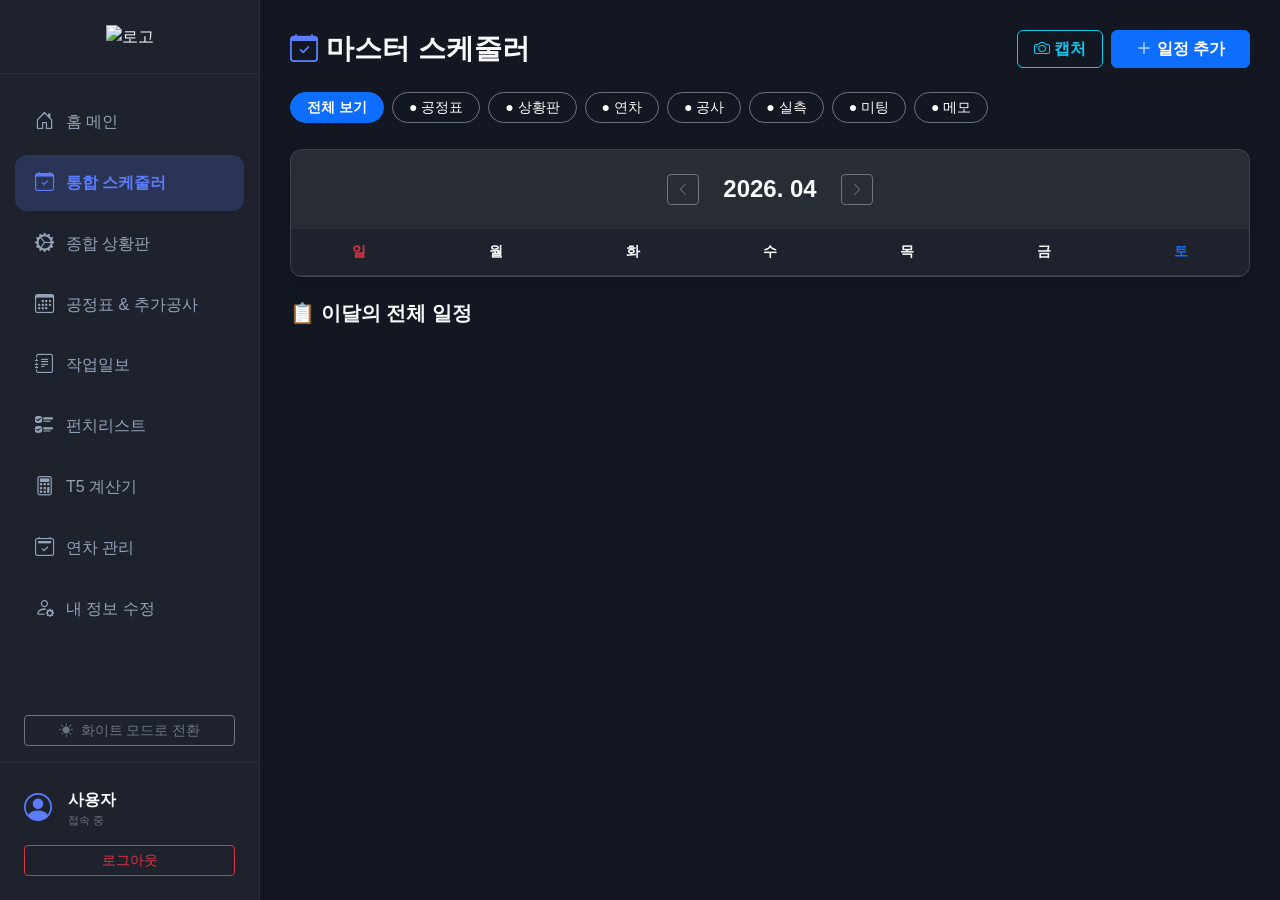
==== calendar.html @ 1de0052c "Update and rename calendar_test.html to calendar.html" ====
<!DOCTYPE html>
<html lang="ko">
<head>
    <meta charset="UTF-8">
    <meta name="viewport" content="width=device-width, initial-scale=1.0, maximum-scale=1.0, user-scalable=no">
    
    <meta property="og:type" content="website">
    <meta property="og:title" content="김목수이야기 - 마스터 스케줄러">
    <meta property="og:description" content="전체 현장 일정을 한눈에 확인하세요.">
    <meta property="og:image" content="https://idong2300.github.io/kimmoksu/og-image.png">
    <meta property="og:locale" content="ko_KR">

    <title>김목수이야기 - 통합 스케줄러 (V27)</title>
    
    <link href="https://cdn.jsdelivr.net/npm/bootstrap@5.3.2/dist/css/bootstrap.min.css" rel="stylesheet">
    <link rel="stylesheet" href="https://cdn.jsdelivr.net/npm/bootstrap-icons@1.11.1/font/bootstrap-icons.css">
    
    <script src="https://cdnjs.cloudflare.com/ajax/libs/html2canvas/1.4.1/html2canvas.min.js"></script>
    <script src="https://www.gstatic.com/firebasejs/9.15.0/firebase-app-compat.js"></script>
    <script src="https://www.gstatic.com/firebasejs/9.15.0/firebase-firestore-compat.js"></script>
    <script src="https://www.gstatic.com/firebasejs/9.15.0/firebase-auth-compat.js"></script>
    <script src="firebase-config.js"></script>

    <style>
        :root { --bg-deep: #131722; --sidebar-bg: #1e222d; --card-bg: #2a2e39; --primary-accent: #5c7cfa; }
        body { background-color: var(--bg-deep); color: #f8fafc; font-family: 'Pretendard', sans-serif; margin: 0; overflow: hidden; transition: background-color 0.3s, color 0.3s; }
        
        .app-wrapper { display: flex; height: 100vh; height: 100dvh; width: 100vw; }
        .sidebar { width: 260px; height: 100dvh; background-color: var(--sidebar-bg); border-right: 1px solid rgba(255,255,255,0.05); display: flex; flex-direction: column; z-index: 1050; flex-shrink: 0; transition: transform 0.3s cubic-bezier(0.4, 0, 0.2, 1); }
        .main-container { flex: 1; overflow-y: auto; background-color: var(--bg-deep); padding: 30px; transition: background-color 0.3s; }
        
        .content-width { max-width: 1400px; margin: 0 auto; width: 100%; }
        
        .t5-card { background: var(--card-bg); border-radius: 16px; padding: 20px; box-shadow: 0 4px 15px rgba(0,0,0,0.2); margin-bottom: 20px; }
        .input-dark { background: #1e222d !important; border: 1px solid rgba(255,255,255,0.1) !important; color: white !important; font-size: 0.95rem !important; }

        .cal-border-wrap { border: 1px solid rgba(255,255,255,0.1); border-radius: 12px; overflow: hidden; }
        .cal-header { display: grid; grid-template-columns: repeat(7, 1fr); text-align: center; font-weight: bold; background: #1e222d; border-bottom: 1px solid rgba(255,255,255,0.1); padding: 12px 0; font-size: 0.9rem; }
        .cal-grid { display: grid; grid-template-columns: repeat(7, 1fr); background: rgba(255,255,255,0.1); gap: 1px; } 
        .cal-day { background: #1e222d; min-height: 140px; padding: 6px 0; cursor: pointer; transition: 0.2s; position: relative; display: flex; flex-direction: column; gap: 2px; }
        .cal-day:hover, .cal-day.selected { background: rgba(92, 124, 250, 0.1); }
        .cal-date-num { font-size: 0.85rem; font-weight: bold; margin-bottom: 6px; padding-left: 8px; }
        
        .event-badge { font-size: 0.75rem; padding: 3px 6px; color: white; white-space: nowrap; overflow: hidden; text-overflow: clip; text-align: left; line-height: 1.2; margin-bottom: 1px; height: 24px; width: 100%; border-radius: 0; display: flex; align-items: center; }
        .event-start { border-top-left-radius: 4px; border-bottom-left-radius: 4px; margin-left: 4px; width: calc(100% - 4px); }
        .event-end { border-top-right-radius: 4px; border-bottom-right-radius: 4px; margin-right: 4px; width: calc(100% - 4px); }
        .event-single { border-radius: 4px; margin: 0 4px; width: calc(100% - 8px); }
        
        .cal-inline-check { margin-right: 5px; cursor: pointer; transform: scale(1.1); flex-shrink: 0; }
        .more-btn { font-size: 0.7rem; color: var(--primary-accent); text-align: left; padding-left: 8px; font-weight: bold; cursor: pointer; margin-top: 2px; }
        .more-btn:hover { text-decoration: underline; }

        .nav-link { color: #94a3b8; padding: 14px 20px; margin: 4px 15px; border-radius: 12px; transition: 0.3s; cursor: pointer; display: flex; align-items: center; text-decoration: none; }
        .nav-link i { font-size: 1.2rem; margin-right: 12px; }
        .nav-link:hover, .nav-link.active { background-color: rgba(92, 124, 250, 0.2); color: var(--primary-accent); font-weight: bold; }

        .filter-scroll { display: flex; gap: 8px; overflow-x: auto; padding-bottom: 10px; }
        .list-item { background: #1e222d; border: 1px solid rgba(255,255,255,0.05); border-radius: 12px; padding: 15px; margin-bottom: 10px; display: flex; align-items: flex-start; gap: 15px; transition: 0.2s; }
        .list-item.done { opacity: 0.5; filter: grayscale(0.8); }
        .list-item.done .item-content { text-decoration: line-through; color: #adb5bd !important; }
        .color-bar { width: 4px; border-radius: 4px; align-self: stretch; flex-shrink: 0; }
        .custom-check { width: 22px; height: 22px; cursor: pointer; border-radius: 6px; border: 2px solid var(--primary-accent); appearance: none; position: relative; margin-top: 2px; }
        .custom-check:checked { background-color: var(--primary-accent); }
        .custom-check:checked::after { content: '✔'; position: absolute; color: white; font-size: 12px; top: 50%; left: 50%; transform: translate(-50%, -50%); }

        .modal-box { background: var(--card-bg); padding: 25px; border-radius: 20px; width: 90%; max-width: 400px; box-shadow: 0 10px 30px rgba(0,0,0,0.5); }
        .modal-backdrop-custom { display: none; position: fixed; inset: 0; background: rgba(0,0,0,0.7); z-index: 2000; align-items: center; justify-content: center; backdrop-filter: blur(2px); }

        body.light-mode { background-color: #f4f6f8; color: #212529; }
        body.light-mode .main-container { background-color: #f4f6f8; }
        body.light-mode .sidebar { background-color: #ffffff; border-right: 1px solid #dee2e6; }
        body.light-mode .t5-card, body.light-mode .modal-box, body.light-mode .list-item { background-color: #ffffff !important; border: 1px solid #dee2e6 !important; color: #212529; }
        body.light-mode .input-dark, body.light-mode select.input-dark, body.light-mode input[type="color"] { background-color: #f8f9fa !important; border: 1px solid #ced4da !important; color: #212529 !important; }
        body.light-mode .text-white { color: #212529 !important; }
        body.light-mode .cal-header { background: #f8f9fa; border-color: #dee2e6; color: #495057; }
        body.light-mode .cal-grid { background: #dee2e6; }
        body.light-mode .cal-day { background: #ffffff; }
        body.light-mode .cal-day:hover, body.light-mode .cal-day.selected { background: #eef2ff; }
        body.light-mode .bg-dark { background-color: #e9ecef !important; }
        body.light-mode .nav-link { color: #495057; }
        body.light-mode .nav-link:hover, body.light-mode .nav-link.active { background-color: #eef2ff; color: var(--primary-accent); }
        body.light-mode img[src*="logo"] { filter: invert(1) grayscale(100%) contrast(200%); }

        @media (max-width: 768px) {
            .sidebar { position: fixed; transform: translateX(-100%); }
            .sidebar.active { transform: translateX(0); }
            .main-container { padding: 15px; }
            .cal-day { min-height: 100px; }
            .mobile-menu-btn { display: flex !important; }
        }
        .mobile-menu-btn { display: none; position: fixed; bottom: 25px; left: 25px; width: 60px; height: 60px; border-radius: 50%; background-color: var(--primary-accent); color: white; align-items: center; justify-content: center; box-shadow: 0 4px 15px rgba(0,0,0,0.3); z-index: 1030; border: none; font-size: 1.8rem; cursor: pointer; }
    </style>
</head>
<body>

<div id="auth-overlay" style="display: none; position: fixed; inset: 0; background: var(--bg-deep); z-index: 9999; align-items: center; justify-content: center;">
    <div class="t5-card text-center" style="width: 100%; max-width: 380px;">
        <h3 class="mb-4 fw-bold">스케줄러 접속</h3>
        <p class="text-secondary small">접근 권한이 없습니다. 메인 화면에서 로그인해주세요.</p>
        <button class="btn btn-primary w-100 py-2 fw-bold" onclick="location.href='index.html'">메인 화면으로 이동</button>
    </div>
</div>

<div class="app-wrapper">
    <nav class="sidebar" id="sidebar">
        <div class="p-4 text-center border-bottom border-secondary border-opacity-10">
            <img src="kimmoksu_main_logo.png" alt="로고" style="max-width: 140px; cursor: pointer;" onclick="location.href='index.html'">
        </div>
        <div class="flex-grow-1 mt-3">
            <div class="nav-link" onclick="location.href='index.html'"><i class="bi bi-house-door"></i> 홈 메인</div>
            <div class="nav-link active"><i class="bi bi-calendar-check"></i> 통합 스케줄러</div>
            <div class="nav-link" onclick="location.href='index.html#status'"><i class="bi bi-gear-wide-connected"></i> 종합 상황판</div>
            <div class="nav-link" onclick="location.href='index.html#gantt'"><i class="bi bi-calendar3"></i> 공정표 & 추가공사</div>
            <div class="nav-link" onclick="location.href='index.html#worklog'"><i class="bi bi-journal-text"></i> 작업일보</div>
            <div class="nav-link" onclick="location.href='index.html#punch'"><i class="bi bi-ui-checks"></i> 펀치리스트</div>
            <div class="nav-link" onclick="location.href='index.html#t5'"><i class="bi bi-calculator"></i> T5 계산기</div>
            <div class="nav-link" onclick="location.href='index.html#leave'"><i class="bi bi-calendar2-check"></i> 연차 관리</div>
            <div class="nav-link" onclick="location.href='index.html#profile'"><i class="bi bi-person-gear"></i> 내 정보 수정</div>
        </div>
        <div class="px-4 py-3 mt-auto">
            <button class="btn btn-outline-secondary btn-sm w-100 d-flex justify-content-center align-items-center gap-2" id="themeToggleBtn" onclick="toggleTheme()">
                <i class="bi bi-brightness-high-fill"></i> <span>화이트 모드로 전환</span>
            </button>
        </div>
        <div class="p-4 border-top border-secondary border-opacity-10">
            <div class="d-flex align-items-center mb-2">
                <i class="bi bi-person-circle fs-3 me-3" style="color:var(--primary-accent);"></i>
                <div class="flex-grow-1 overflow-hidden">
                    <div id="userNickDisplay" class="fw-bold text-truncate">사용자</div>
                    <div class="small text-secondary" style="font-size:0.7rem;">접속 중</div>
                </div>
            </div>
            <button class="btn btn-outline-danger btn-sm w-100 mt-2" onclick="auth.signOut()">로그아웃</button>
        </div>
    </nav>

    <main class="main-container">
        <div class="content-width">
            <div class="d-flex justify-content-between align-items-center mb-4 flex-wrap gap-3">
                <h3 class="fw-bold m-0"><i class="bi bi-calendar-check me-2" style="color:var(--primary-accent);"></i>마스터 스케줄러</h3>
                <div class="d-flex gap-2">
                    <button class="btn btn-outline-warning px-3 fw-bold" id="btnColorEdit" style="display:none;" onclick="openColorModal()"><i class="bi bi-palette"></i> 색상 편집</button>
                    <button class="btn btn-outline-info px-3 fw-bold" onclick="captureCalendar()"><i class="bi bi-camera"></i> 캡처</button>
                    <button class="btn btn-primary px-4 fw-bold" onclick="openEventModal()"><i class="bi bi-plus-lg"></i> 일정 추가</button>
                </div>
            </div>

            <div class="filter-scroll mb-3" id="filterContainer">
                <button class="btn btn-sm btn-primary rounded-pill px-3 fw-bold filter-btn" data-type="all" onclick="toggleFilter('all')">전체 보기</button>
                <button class="btn btn-sm btn-outline-secondary text-white rounded-pill px-3 filter-btn" data-type="gantt" onclick="toggleFilter('gantt')"><span id="dot-gantt">●</span> 공정표</button>
                <button class="btn btn-sm btn-outline-secondary text-white rounded-pill px-3 filter-btn" data-type="status" onclick="toggleFilter('status')"><span id="dot-status">●</span> 상황판</button>
                <button class="btn btn-sm btn-outline-secondary text-white rounded-pill px-3 filter-btn" data-type="leave" onclick="toggleFilter('leave')"><span id="dot-leave">●</span> 연차</button>
                <button class="btn btn-sm btn-outline-secondary text-white rounded-pill px-3 filter-btn" data-type="construct" onclick="toggleFilter('construct')"><span id="dot-construct">●</span> 공사</button>
                <button class="btn btn-sm btn-outline-secondary text-white rounded-pill px-3 filter-btn" data-type="measure" onclick="toggleFilter('measure')"><span id="dot-measure">●</span> 실측</button>
                <button class="btn btn-sm btn-outline-secondary text-white rounded-pill px-3 filter-btn" data-type="meeting" onclick="toggleFilter('meeting')"><span id="dot-meeting">●</span> 미팅</button>
                <button class="btn btn-sm btn-outline-secondary text-white rounded-pill px-3 filter-btn" data-type="memo" onclick="toggleFilter('memo')"><span id="dot-memo">●</span> 메모</button>
            </div>

            <div class="t5-card p-0 cal-border-wrap" id="captureArea">
                <div class="d-flex justify-content-center align-items-center py-4 gap-4 bg-dark bg-opacity-25" id="calTopControls">
                    <button class="btn btn-sm btn-outline-secondary" onclick="changeMonth(-1)"><i class="bi bi-chevron-left"></i></button>
                    <h4 class="fw-bold m-0" id="currentMonthDisplay">2026. 04</h4>
                    <button class="btn btn-sm btn-outline-secondary" onclick="changeMonth(1)"><i class="bi bi-chevron-right"></i></button>
                </div>
                
                <div class="cal-header">
                    <div class="text-danger">일</div><div>월</div><div>화</div><div>수</div><div>목</div><div>금</div><div class="text-primary">토</div>
                </div>
                <div class="cal-grid" id="calendarGrid"></div>
            </div>

            <div class="mt-4">
                <div class="d-flex justify-content-between align-items-end mb-3">
                    <h5 class="fw-bold m-0" id="listTitle">📋 이달의 전체 일정</h5>
                    <button class="btn btn-sm btn-link text-secondary p-0 text-decoration-none" id="btnResetDate" style="display:none;" onclick="selectDate(null)"><i class="bi bi-arrow-counterclockwise"></i> 전체보기</button>
                </div>
                <div id="eventList"></div>
            </div>
        </div>
    </main>
    <button class="mobile-menu-btn" onclick="document.getElementById('sidebar').classList.toggle('active')"><i class="bi bi-list"></i></button>
</div>

<div class="modal-backdrop-custom" id="eventModal">
    <div class="modal-box">
        <h5 class="fw-bold mb-4 text-white">새 일정 추가</h5>
        <div class="row g-3">
            <div class="col-12">
                <label class="small text-secondary mb-1">일정 구분</label>
                <select id="evType" class="form-select input-dark" onchange="toggleDateInput()">
                    <option value="memo">메모</option>
                    <option value="measure">실측 일정</option>
                    <option value="meeting">미팅 일정</option>
                    <option value="construct">공사 일정 (기간)</option>
                </select>
            </div>
            <div class="col-6">
                <label class="small text-secondary mb-1" id="date1Label">날짜</label>
                <input type="date" id="evDate1" class="form-control input-dark">
            </div>
            <div class="col-6" id="date2Container" style="display:none;">
                <label class="small text-secondary mb-1">종료일</label>
                <input type="date" id="evDate2" class="form-control input-dark">
            </div>
            <div class="col-12">
                <label class="small text-secondary mb-1">내용</label>
                <input type="text" id="evText" class="form-control input-dark" placeholder="일정 내용을 입력하세요">
            </div>
        </div>
        <div class="d-flex gap-2 mt-4">
            <button class="btn btn-secondary w-50 py-2 fw-bold" onclick="document.getElementById('eventModal').style.display='none'">취소</button>
            <button class="btn btn-primary w-50 py-2 fw-bold" onclick="saveEvent()">추가하기</button>
        </div>
    </div>
</div>

<div class="modal-backdrop-custom" id="colorModal">
    <div class="modal-box">
        <h5 class="fw-bold mb-4 text-white">달력 태그 색상 편집</h5>
        <p class="small text-secondary mb-3">설정한 색상은 팀원 모두에게 적용됩니다.</p>
        <div class="row g-2 mb-4" id="colorInputContainer"></div>
        <div class="d-flex gap-2 mt-2">
            <button class="btn btn-secondary w-50 py-2 fw-bold" onclick="document.getElementById('colorModal').style.display='none'">취소</button>
            <button class="btn btn-primary w-50 py-2 fw-bold" onclick="saveThemeColors()">저장하기</button>
        </div>
    </div>
</div>

<script>
    let myEmail, myTeamId, userNickname = "관리자", myRole = "member";
    let currentDate = new Date();
    let selectedDateStr = null;
    let globalEmailToNick = {};
    let allEvents = []; 
    let eventStorage = { gantt:[], status:[], leave:[], custom:[] };
    
    let activeFilters = new Set(['all']);
    let defaultColors = { gantt:'#0d6efd', status:'#20c997', leave:'#dc3545', construct:'#6f42c1', measure:'#fd7e14', meeting:'#198754', memo:'#6c757d' };
    let themeColors = { ...defaultColors };
    let colorNames = { gantt:'공정표', status:'상황판', leave:'연차', construct:'공사일정', measure:'실측', meeting:'미팅', memo:'메모' };

    document.addEventListener("DOMContentLoaded", () => {
        let td = new Date();
        currentDate = new Date(td.getFullYear(), td.getMonth(), 1);
        
        let savedTheme = localStorage.getItem('kimmoksu_theme');
        if(savedTheme === 'light') { document.body.classList.add('light-mode'); updateThemeUI(true); } 
        else { updateThemeUI(false); }
    });

    auth.onAuthStateChanged(async user => {
        if (user) {
            myEmail = user.email; 
            document.getElementById('auth-overlay').style.display = 'none';
            const uDoc = await db.collection("users").doc(myEmail).get(); 
            userNickname = uDoc.exists ? uDoc.data().nickname : "관리자";
            document.getElementById('userNickDisplay').innerText = userNickname;
            
            const q = await db.collection("teams").where("members", "array-contains", myEmail).get();
            if (!q.empty) { 
                const tDoc = q.docs[0]; myTeamId = tDoc.id; const tData = tDoc.data();
                
                if(tData.owner === myEmail || myEmail === "idong2300@naver.com") myRole = "owner";
                else if(tData.admins && tData.admins.includes(myEmail)) myRole = "admin";
                else myRole = "member";
                
                if(myRole === 'owner' || myRole === 'admin') document.getElementById('btnColorEdit').style.display = 'inline-block';
                
                if(tData.themeColors) themeColors = { ...defaultColors, ...tData.themeColors };
                applyDotColors();

                const members = tData.members || [];
                await Promise.all(members.map(async m => {
                    try { const u = await db.collection("users").doc(m).get(); globalEmailToNick[m] = u.exists ? u.data().nickname : m.split('@')[0]; }
                    catch(e) { globalEmailToNick[m] = m.split('@')[0]; }
                }));
                fetchAllData();
            }
        } else { document.getElementById('auth-overlay').style.display = 'flex'; }
    });

    function toggleTheme() {
        let isLight = document.body.classList.toggle('light-mode');
        localStorage.setItem('kimmoksu_theme', isLight ? 'light' : 'dark');
        updateThemeUI(isLight);
    }
    
    function updateThemeUI(isLight) {
        const btn = document.getElementById('themeToggleBtn');
        if(isLight) { btn.innerHTML = '<i class="bi bi-moon-fill"></i> <span>블랙 모드로 전환</span>'; btn.classList.replace('btn-outline-secondary', 'btn-outline-dark'); } 
        else { btn.innerHTML = '<i class="bi bi-brightness-high-fill"></i> <span>화이트 모드로 전환</span>'; btn.classList.replace('btn-outline-dark', 'btn-outline-secondary'); }
    }

    function parseDateObj(str) {
        if (!str) return null;
        let s = str.replace(/[^0-9]/g, '');
        if (s.length === 8) return `${s.substring(0,4)}-${s.substring(4,6)}-${s.substring(6,8)}`;
        if (s.length === 6) return `20${s.substring(0,2)}-${s.substring(2,4)}-${s.substring(4,6)}`;
        if (/^\d{4}-\d{2}-\d{2}$/.test(str)) return str;
        return null;
    }

    function fetchAllData() {
        db.collection("gantt_logs").where("teamId","==",myTeamId).onSnapshot(ss => {
            let gantts = [];
            ss.docs.forEach(doc => {
                let d = doc.data();
                if(d.dates && d.dates.length > 0) {
                    gantts.push({ id: doc.id, type: 'gantt', title: d.site, start: d.dates[0].split('T')[0], end: d.dates[d.dates.length-1].split('T')[0], source: 'gantt' });
                }
            });
            updateEvents('gantt', gantts);
        });

        db.collection("site_status").where("teamId", "==", myTeamId).onSnapshot(ss => {
            let statuses = [];
            ss.docs.forEach(doc => {
                let d = doc.data();
                let d1 = parseDateObj(d.date1); let d2 = parseDateObj(d.date2);
                if(d1) statuses.push({ id: doc.id+'_1', type: 'status', title: `[착공] ${d.siteName}`, start: d1, source: 'status' });
                if(d2) statuses.push({ id: doc.id+'_2', type: 'status', title: `[준공] ${d.siteName}`, start: d2, source: 'status' });
            });
            updateEvents('status', statuses);
        });

        db.collection("leave_records").where("teamId","==",myTeamId).where("approved","==",true).onSnapshot(ss => {
            let leaves = [];
            ss.docs.forEach(doc => {
                let d = doc.data();
                let nick = globalEmailToNick[d.userEmail] || d.userEmail.split('@')[0];
                // 💡 V27: 연차, 오전반차, 오후반차 정확한 텍스트 매핑 💡
                leaves.push({ id: doc.id, type: 'leave', leaveType: d.type, title: nick, start: d.date, source: 'leave' });
            });
            updateEvents('leave', leaves);
        });

        db.collection("calendar_events").where("teamId","==",myTeamId).onSnapshot(ss => {
            let customs = ss.docs.map(doc => ({ id: doc.id, ...doc.data(), title: doc.data().text, start: doc.data().startDate, end: doc.data().endDate, source: 'custom' }));
            updateEvents('custom', customs);
        });
    }

    function updateEvents(key, data) {
        eventStorage[key] = data;
        allEvents = [...eventStorage.gantt, ...eventStorage.status, ...eventStorage.leave, ...eventStorage.custom];
        renderCalendar();
    }

    function changeMonth(diff) { currentDate.setMonth(currentDate.getMonth() + diff); selectedDateStr = null; document.getElementById('btnResetDate').style.display='none'; renderCalendar(); }

    function toggleFilter(type) {
        if (type === 'all') { activeFilters.clear(); activeFilters.add('all'); } 
        else {
            activeFilters.delete('all');
            if (activeFilters.has(type)) { activeFilters.delete(type); if(activeFilters.size === 0) activeFilters.add('all'); } 
            else { activeFilters.add(type); }
        }
        
        document.querySelectorAll('.filter-btn').forEach(btn => {
            let btnType = btn.getAttribute('data-type');
            if(activeFilters.has(btnType)) {
                btn.classList.replace('btn-outline-secondary', 'btn-primary');
                btn.classList.replace('text-white', 'text-light');
                btn.classList.add('fw-bold');
            } else {
                btn.classList.replace('btn-primary', 'btn-outline-secondary');
                btn.classList.remove('fw-bold', 'text-light');
                btn.classList.add('text-white');
            }
        });
        renderCalendar();
    }

    function renderCalendar() {
        let year = currentDate.getFullYear(), month = currentDate.getMonth();
        document.getElementById('currentMonthDisplay').innerText = `${year}. ${String(month+1).padStart(2,'0')}`;
        let firstDay = new Date(year, month, 1).getDay(), daysInMonth = new Date(year, month + 1, 0).getDate();
        
        let html = '';
        for(let i=0; i<firstDay; i++) html += `<div class="cal-day" style="background:rgba(0,0,0,0.1); cursor:default;"></div>`;
        
        for(let i=1; i<=daysInMonth; i++) {
            let dateStr = `${year}-${String(month+1).padStart(2,'0')}-${String(i).padStart(2,'0')}`;
            let dw = new Date(year, month, i).getDay();
            let isSelected = dateStr === selectedDateStr ? 'selected' : '';
            
            let dayEvents = allEvents.filter(ev => {
                if(!activeFilters.has('all') && !activeFilters.has(ev.type)) return false;
                return ev.end ? (dateStr >= ev.start && dateStr <= ev.end) : (dateStr === ev.start);
            });
            
            let visibleEvents = dayEvents;
            let hiddenCount = 0;
            if (dayEvents.length > 4) { visibleEvents = dayEvents.slice(0, 3); hiddenCount = dayEvents.length - 3; }
            
            let badgesHtml = visibleEvents.map(ev => {
                let isStart = (dateStr === ev.start);
                let isEnd = (dateStr === ev.end || !ev.end);
                let isSingle = (!ev.end || ev.start === ev.end);
                
                let roundedClass = isSingle ? 'event-single' : (isStart ? 'event-start' : (isEnd ? 'event-end' : ''));
                let strike = ev.isDone ? 'text-decoration:line-through; opacity:0.5;' : '';
                let bgColor = themeColors[ev.type];
                
                // 💡 V27: 연차 표기 방식 완벽 매핑 💡
                let bgStyle = `background-color: ${bgColor};`;
                let titleText = (isStart || isSingle) ? ev.title : '&nbsp;'; 
                
                if(ev.type === 'leave') {
                    let prefix = ev.leaveType === 'full' ? '[연차]' : (ev.leaveType === 'am' ? '[오전반차]' : '[오후반차]');
                    titleText = `${prefix} ${ev.title}`;
                    
                    if(ev.leaveType === 'am') bgStyle = `background: linear-gradient(to right, ${bgColor} 50%, rgba(128,128,128,0.2) 50%); border: 1px solid ${bgColor};`;
                    else if(ev.leaveType === 'pm') bgStyle = `background: linear-gradient(to right, rgba(128,128,128,0.2) 50%, ${bgColor} 50%); border: 1px solid ${bgColor}; color: ${bgColor}; text-align:right; padding-right:6px;`;
                }
                
                let inlineCheck = '';
                if(ev.source === 'custom' && !ev.end && ev.type !== 'construct') {
                    inlineCheck = `<input type="checkbox" class="cal-inline-check" ${ev.isDone?'checked':''} onclick="event.stopPropagation(); toggleDone('${ev.id}', ${ev.isDone})">`;
                }
                
                return `<div class="event-badge ${roundedClass}" style="${bgStyle} ${strike}">${inlineCheck}${titleText}</div>`;
            }).join('');

            if(hiddenCount > 0) { badgesHtml += `<div class="more-btn" onclick="event.stopPropagation(); selectDate('${dateStr}')">+${hiddenCount} 더보기</div>`; }

            html += `<div class="cal-day ${isSelected}" onclick="selectDate('${dateStr}')"><div class="cal-date-num" style="color:${dw===0?'#e03131':(dw===6?'#5c7cfa':'#94a3b8')}">${i}</div>${badgesHtml}</div>`;
        }
        document.getElementById('calendarGrid').innerHTML = html;
        renderEventList();
    }

    function selectDate(dStr) {
        selectedDateStr = dStr;
        document.getElementById('listTitle').innerHTML = dStr ? `📍 ${dStr} 상세 일정` : `📋 이달의 전체 일정`;
        document.getElementById('btnResetDate').style.display = dStr ? 'inline-block' : 'none';
        renderCalendar();
    }

    function renderEventList() {
        let prefix = `${currentDate.getFullYear()}-${String(currentDate.getMonth()+1).padStart(2,'0')}`;
        let listEvents = allEvents.filter(ev => {
            if(!activeFilters.has('all') && !activeFilters.has(ev.type)) return false;
            if(selectedDateStr) return ev.end ? (selectedDateStr >= ev.start && selectedDateStr <= ev.end) : (ev.start === selectedDateStr);
            return ev.end ? (ev.start.startsWith(prefix) || ev.end.startsWith(prefix)) : ev.start.startsWith(prefix);
        }).sort((a,b) => a.start.localeCompare(b.start));

        let html = listEvents.map(ev => {
            let colorHex = themeColors[ev.type];
            let dateTxt = ev.end ? `${ev.start} ~ ${ev.end}` : ev.start;
            
            // 💡 V27: 하단 리스트에도 연차/반차 텍스트 정확히 노출 💡
            let extTxt = "";
            if(ev.type === 'leave') extTxt = ev.leaveType==='full'?'(종일)':(ev.leaveType==='am'?'(오전반차)':'(오후반차)');

            return `<div class="list-item ${ev.isDone?'done':''}">
                <div class="color-bar" style="background:${colorHex}"></div>
                ${ev.source==='custom' && ev.type !== 'construct' ? `<input type="checkbox" class="custom-check" ${ev.isDone?'checked':''} onclick="toggleDone('${ev.id}', ${ev.isDone})">` : ''}
                <div class="item-content d-flex flex-column flex-grow-1">
                    <span class="small text-secondary">${dateTxt} <span class="text-info">${extTxt}</span></span>
                    <span class="fw-bold text-white" style="color:var(--bs-body-color);">${ev.title}</span>
                </div>
                ${ev.source==='custom' ? `<button class="btn btn-sm text-danger p-0 ms-auto" onclick="deleteCustomEvent('${ev.id}')"><i class="bi bi-trash"></i></button>` : ''}
            </div>`;
        }).join('');
        document.getElementById('eventList').innerHTML = html || `<p class="text-secondary text-center py-4">일정이 없습니다.</p>`;
    }

    function toggleDateInput() {
        let isPeriod = document.getElementById('evType').value === 'construct';
        document.getElementById('date2Container').style.display = isPeriod ? 'block' : 'none';
        document.getElementById('date1Label').innerText = isPeriod ? '시작일' : '날짜';
    }

    function openEventModal() {
        let td = selectedDateStr || new Date().toISOString().split('T')[0];
        document.getElementById('evDate1').value = td; document.getElementById('evDate2').value = td;
        document.getElementById('evText').value = ''; document.getElementById('evType').value = 'memo';
        toggleDateInput(); document.getElementById('eventModal').style.display = 'flex';
    }

    async function saveEvent() {
        let type = document.getElementById('evType').value, d1 = document.getElementById('evDate1').value, d2 = document.getElementById('evDate2').value, txt = document.getElementById('evText').value.trim();
        if(!d1 || !txt) return alert("날짜와 내용을 입력하세요.");
        if(type === 'construct' && d1 > d2) return alert("종료일이 시작일보다 빠를 수 없습니다.");
        await db.collection("calendar_events").add({ teamId: myTeamId, type, startDate: d1, endDate: type === 'construct' ? d2 : null, text: txt, isDone: false, createdAt: Date.now() });
        document.getElementById('eventModal').style.display = 'none';
    }

    async function toggleDone(id, cur) { await db.collection("calendar_events").doc(id).update({ isDone: !cur }); }
    async function deleteCustomEvent(id) { if(confirm("이 일정을 삭제하시겠습니까?")) await db.collection("calendar_events").doc(id).delete(); }

    function captureCalendar() {
        const area = document.getElementById('captureArea');
        const btns = area.querySelectorAll('.btn');
        btns.forEach(b => b.style.display = 'none');
        setTimeout(() => {
            html2canvas(area, { backgroundColor: document.body.classList.contains('light-mode') ? '#ffffff' : '#1e222d', scale: 2 }).then(canvas => {
                btns.forEach(b => b.style.display = 'inline-block');
                let link = document.createElement('a');
                link.download = `스케줄_${currentDate.getFullYear()}_${currentDate.getMonth()+1}.png`;
                link.href = canvas.toDataURL(); link.click();
            });
        }, 100);
    }
    
    function openColorModal() {
        let html = '';
        for(let key in colorNames) {
            html += `<div class="col-6 d-flex align-items-center justify-content-between p-2 rounded" style="background:rgba(255,255,255,0.05);">
                <label class="small fw-bold text-white">${colorNames[key]}</label>
                <input type="color" id="col_${key}" value="${themeColors[key]}" class="form-control form-control-color input-dark p-1" style="width:40px; height:30px; cursor:pointer;">
            </div>`;
        }
        document.getElementById('colorInputContainer').innerHTML = html;
        document.getElementById('colorModal').style.display = 'flex';
    }
    
    async function saveThemeColors() {
        let newColors = {};
        for(let key in colorNames) { newColors[key] = document.getElementById(`col_${key}`).value; }
        await db.collection("teams").doc(myTeamId).update({ themeColors: newColors });
        themeColors = newColors; applyDotColors();
        document.getElementById('colorModal').style.display = 'none'; renderCalendar();
        alert("색상이 변경되었습니다.");
    }
    
    function applyDotColors() {
        for(let key in themeColors) { let el = document.getElementById(`dot-${key}`); if(el) el.style.color = themeColors[key]; }
    }
</script>
</body>
</html>
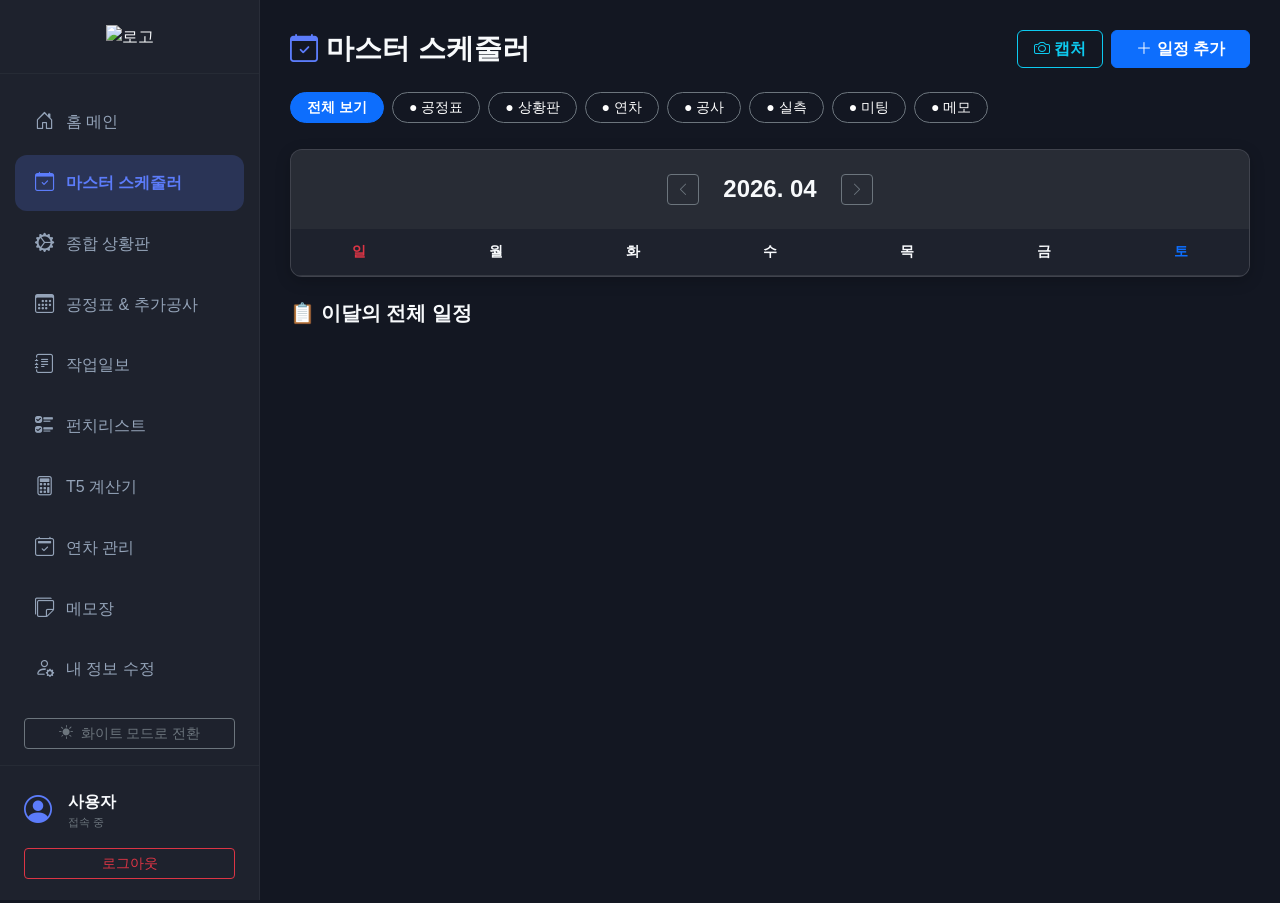
==== commit 767ca3c1: "Update calendar.html" ====
--- a/calendar.html
+++ b/calendar.html
@@ -10,7 +10,7 @@
     <meta property="og:image" content="https://idong2300.github.io/kimmoksu/og-image.png">
     <meta property="og:locale" content="ko_KR">
 
-    <title>김목수이야기 - 통합 스케줄러 (V27)</title>
+    <title>김목수이야기 - 마스터 스케줄러 (V28)</title>
     
     <link href="https://cdn.jsdelivr.net/npm/bootstrap@5.3.2/dist/css/bootstrap.min.css" rel="stylesheet">
     <link rel="stylesheet" href="https://cdn.jsdelivr.net/npm/bootstrap-icons@1.11.1/font/bootstrap-icons.css">
@@ -64,8 +64,7 @@
         .custom-check:checked::after { content: '✔'; position: absolute; color: white; font-size: 12px; top: 50%; left: 50%; transform: translate(-50%, -50%); }
 
         .modal-box { background: var(--card-bg); padding: 25px; border-radius: 20px; width: 90%; max-width: 400px; box-shadow: 0 10px 30px rgba(0,0,0,0.5); }
-        .modal-backdrop-custom { display: none; position: fixed; inset: 0; background: rgba(0,0,0,0.7); z-index: 2000; align-items: center; justify-content: center; backdrop-filter: blur(2px); }
-
+        
         body.light-mode { background-color: #f4f6f8; color: #212529; }
         body.light-mode .main-container { background-color: #f4f6f8; }
         body.light-mode .sidebar { background-color: #ffffff; border-right: 1px solid #dee2e6; }
@@ -93,6 +92,13 @@
 </head>
 <body>
 
+<script>
+    if (window.innerWidth <= 768) {
+        alert("마스터 스케줄러는 PC의 넓은 화면 전용입니다.\n모바일에서는 메인 홈으로 이동합니다.");
+        location.replace('index.html');
+    }
+</script>
+
 <div id="auth-overlay" style="display: none; position: fixed; inset: 0; background: var(--bg-deep); z-index: 9999; align-items: center; justify-content: center;">
     <div class="t5-card text-center" style="width: 100%; max-width: 380px;">
         <h3 class="mb-4 fw-bold">스케줄러 접속</h3>
@@ -108,13 +114,14 @@
         </div>
         <div class="flex-grow-1 mt-3">
             <div class="nav-link" onclick="location.href='index.html'"><i class="bi bi-house-door"></i> 홈 메인</div>
-            <div class="nav-link active"><i class="bi bi-calendar-check"></i> 통합 스케줄러</div>
+            <div class="nav-link active"><i class="bi bi-calendar-check"></i> 마스터 스케줄러</div>
             <div class="nav-link" onclick="location.href='index.html#status'"><i class="bi bi-gear-wide-connected"></i> 종합 상황판</div>
             <div class="nav-link" onclick="location.href='index.html#gantt'"><i class="bi bi-calendar3"></i> 공정표 & 추가공사</div>
             <div class="nav-link" onclick="location.href='index.html#worklog'"><i class="bi bi-journal-text"></i> 작업일보</div>
             <div class="nav-link" onclick="location.href='index.html#punch'"><i class="bi bi-ui-checks"></i> 펀치리스트</div>
             <div class="nav-link" onclick="location.href='index.html#t5'"><i class="bi bi-calculator"></i> T5 계산기</div>
             <div class="nav-link" onclick="location.href='index.html#leave'"><i class="bi bi-calendar2-check"></i> 연차 관리</div>
+            <div class="nav-link" onclick="location.href='index.html#memo'"><i class="bi bi-stickies"></i> 메모장</div>
             <div class="nav-link" onclick="location.href='index.html#profile'"><i class="bi bi-person-gear"></i> 내 정보 수정</div>
         </div>
         <div class="px-4 py-3 mt-auto">
@@ -178,10 +185,9 @@
             </div>
         </div>
     </main>
-    <button class="mobile-menu-btn" onclick="document.getElementById('sidebar').classList.toggle('active')"><i class="bi bi-list"></i></button>
 </div>
 
-<div class="modal-backdrop-custom" id="eventModal">
+<div id="eventModal" style="display:none; position:fixed; inset:0; background:rgba(0,0,0,0.7); z-index:2000; align-items:center; justify-content:center; backdrop-filter:blur(2px);">
     <div class="modal-box">
         <h5 class="fw-bold mb-4 text-white">새 일정 추가</h5>
         <div class="row g-3">
@@ -214,7 +220,7 @@
     </div>
 </div>
 
-<div class="modal-backdrop-custom" id="colorModal">
+<div id="colorModal" style="display:none; position:fixed; inset:0; background:rgba(0,0,0,0.7); z-index:2000; align-items:center; justify-content:center; backdrop-filter:blur(2px);">
     <div class="modal-box">
         <h5 class="fw-bold mb-4 text-white">달력 태그 색상 편집</h5>
         <p class="small text-secondary mb-3">설정한 색상은 팀원 모두에게 적용됩니다.</p>
@@ -306,7 +312,8 @@
             ss.docs.forEach(doc => {
                 let d = doc.data();
                 if(d.dates && d.dates.length > 0) {
-                    gantts.push({ id: doc.id, type: 'gantt', title: d.site, start: d.dates[0].split('T')[0], end: d.dates[d.dates.length-1].split('T')[0], source: 'gantt' });
+                    gantts.push({ id: doc.id+'_s', type: 'gantt', title: `[착공] ${d.site}`, start: d.dates[0].split('T')[0], source: 'gantt' });
+                    gantts.push({ id: doc.id+'_e', type: 'gantt', title: `[준공] ${d.site}`, start: d.dates[d.dates.length-1].split('T')[0], source: 'gantt' });
                 }
             });
             updateEvents('gantt', gantts);
@@ -328,7 +335,6 @@
             ss.docs.forEach(doc => {
                 let d = doc.data();
                 let nick = globalEmailToNick[d.userEmail] || d.userEmail.split('@')[0];
-                // 💡 V27: 연차, 오전반차, 오후반차 정확한 텍스트 매핑 💡
                 leaves.push({ id: doc.id, type: 'leave', leaveType: d.type, title: nick, start: d.date, source: 'leave' });
             });
             updateEvents('leave', leaves);
@@ -402,7 +408,6 @@
                 let strike = ev.isDone ? 'text-decoration:line-through; opacity:0.5;' : '';
                 let bgColor = themeColors[ev.type];
                 
-                // 💡 V27: 연차 표기 방식 완벽 매핑 💡
                 let bgStyle = `background-color: ${bgColor};`;
                 let titleText = (isStart || isSingle) ? ev.title : '&nbsp;'; 
                 
@@ -410,8 +415,11 @@
                     let prefix = ev.leaveType === 'full' ? '[연차]' : (ev.leaveType === 'am' ? '[오전반차]' : '[오후반차]');
                     titleText = `${prefix} ${ev.title}`;
                     
-                    if(ev.leaveType === 'am') bgStyle = `background: linear-gradient(to right, ${bgColor} 50%, rgba(128,128,128,0.2) 50%); border: 1px solid ${bgColor};`;
-                    else if(ev.leaveType === 'pm') bgStyle = `background: linear-gradient(to right, rgba(128,128,128,0.2) 50%, ${bgColor} 50%); border: 1px solid ${bgColor}; color: ${bgColor}; text-align:right; padding-right:6px;`;
+                    if(ev.leaveType === 'am') {
+                        bgStyle = `background-color: ${bgColor}; width: 50%; border-right: 1px solid rgba(255,255,255,0.2); align-self: flex-start;`;
+                    } else if(ev.leaveType === 'pm') {
+                        bgStyle = `background-color: ${bgColor}; width: 50%; border-left: 1px solid rgba(255,255,255,0.2); align-self: flex-end; text-align: right; padding-right: 6px;`;
+                    }
                 }
                 
                 let inlineCheck = '';
@@ -424,7 +432,10 @@
 
             if(hiddenCount > 0) { badgesHtml += `<div class="more-btn" onclick="event.stopPropagation(); selectDate('${dateStr}')">+${hiddenCount} 더보기</div>`; }
 
-            html += `<div class="cal-day ${isSelected}" onclick="selectDate('${dateStr}')"><div class="cal-date-num" style="color:${dw===0?'#e03131':(dw===6?'#5c7cfa':'#94a3b8')}">${i}</div>${badgesHtml}</div>`;
+            html += `<div class="cal-day ${isSelected}" onclick="selectDate('${dateStr}')">
+                <div class="cal-date-num" style="color:${dw===0?'#e03131':(dw===6?'#5c7cfa':'#94a3b8')}">${i}</div>
+                ${badgesHtml}
+            </div>`;
         }
         document.getElementById('calendarGrid').innerHTML = html;
         renderEventList();
@@ -449,7 +460,6 @@
             let colorHex = themeColors[ev.type];
             let dateTxt = ev.end ? `${ev.start} ~ ${ev.end}` : ev.start;
             
-            // 💡 V27: 하단 리스트에도 연차/반차 텍스트 정확히 노출 💡
             let extTxt = "";
             if(ev.type === 'leave') extTxt = ev.leaveType==='full'?'(종일)':(ev.leaveType==='am'?'(오전반차)':'(오후반차)');
 
